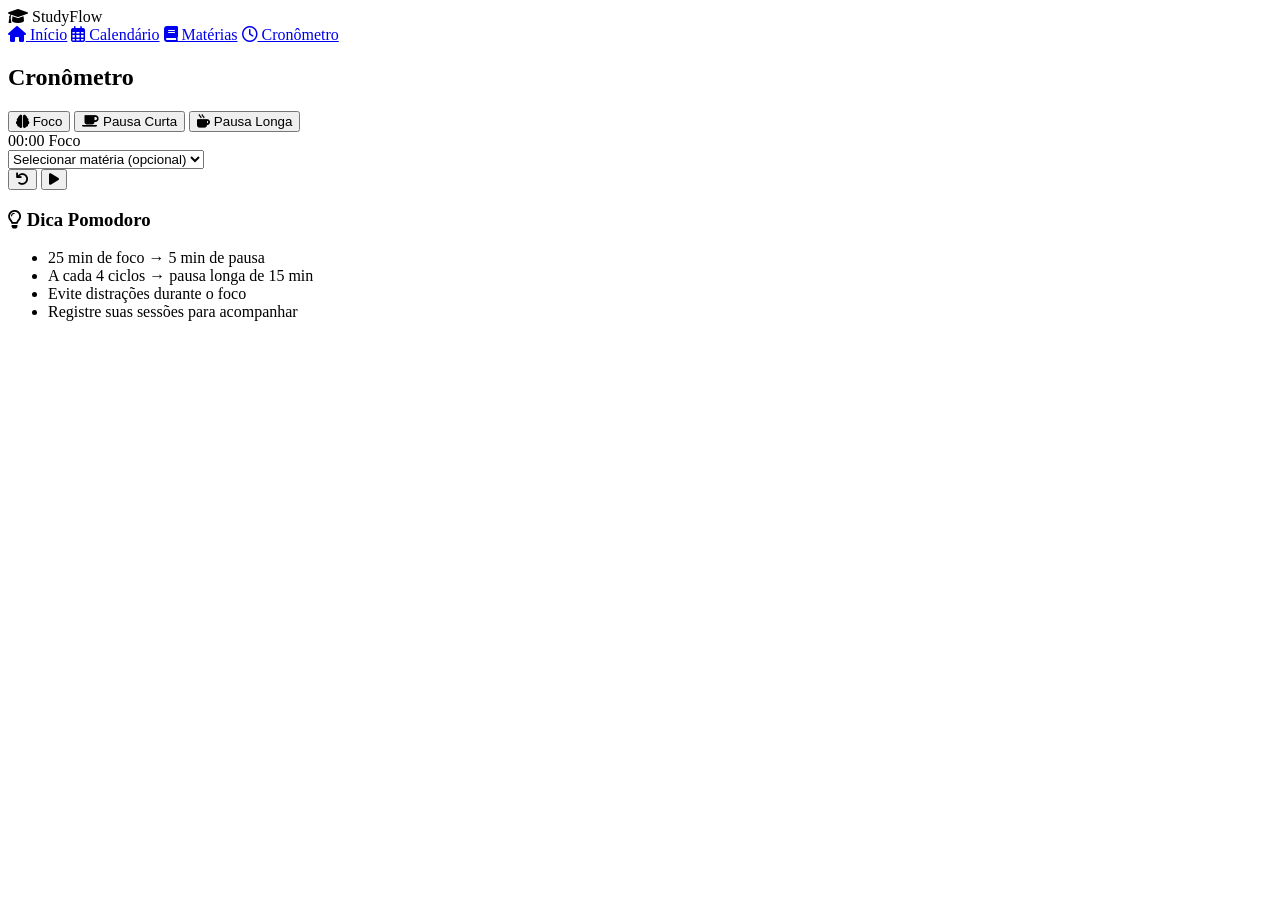
==== cronometro.html @ 43b862b6 "Create cronometro.html" ====
<!DOCTYPE html>
<html lang="pt-br">
<head>
    <meta charset="UTF-8">
    <meta name="viewport" content="width=device-width, initial-scale=1.0">
    <title>StudyFlow - Cronômetro</title>
    <link rel="stylesheet" href="calendario.css">
    <link rel="stylesheet" href="https://cdnjs.cloudflare.com/ajax/libs/font-awesome/6.0.0/css/all.min.css">
</head>
<body>

    <header class="navbar">
        <div class="logo">
            <i class="fas fa-graduation-cap"></i>
            <span>StudyFlow</span>
        </div>
        <nav>
            <a href="#"><i class="fas fa-home"></i> Início</a>
            <a href="#"><i class="far fa-calendar-alt"></i> Calendário</a>
            <a href="#"><i class="fas fa-book"></i> Matérias</a>
            <a href="#" class="active"><i class="far fa-clock"></i> Cronômetro</a>
        </nav>
    </header>

    <main class="container">
        <section class="timer-header">
            <h1>Cronômetro</h1>
        </section>

        <div class="content-wrapper">
            <div class="timer-card">
                <div class="timer-modes">
                    <button class="mode-btn active"><i class="fas fa-brain"></i> Foco</button>
                    <button class="mode-btn"><i class="fas fa-coffee"></i> Pausa Curta</button>
                    <button class="mode-btn"><i class="fas fa-mug-hot"></i> Pausa Longa</button>
                </div>

                <div class="timer-display">
                    <div class="circle">
                        <span class="time">00:00</span>
                        <span class="label">Foco</span>
                    </div>
                </div>

                <div class="timer-controls">
                    <select class="subject-select">
                        <option value="">Selecionar matéria (opcional)</option>
                        <option value="matematica">Matemática</option>
                        <option value="historia">História</option>
                    </select>
                    
                    <div class="action-buttons">
                        <button class="btn-reset"><i class="fas fa-undo"></i></button>
                        <button class="btn-start"><i class="fas fa-play"></i></button>
                    </div>
                </div>
            </div>

            <aside class="tips-card">
                <h3><i class="far fa-lightbulb"></i> Dica Pomodoro</h3>
                <ul>
                    <li>25 min de foco → 5 min de pausa</li>
                    <li>A cada 4 ciclos → pausa longa de 15 min</li>
                    <li>Evite distrações durante o foco</li>
                    <li>Registre suas sessões para acompanhar</li>
                </ul>
            </aside>
        </div>
    </main>

</body>
</html>
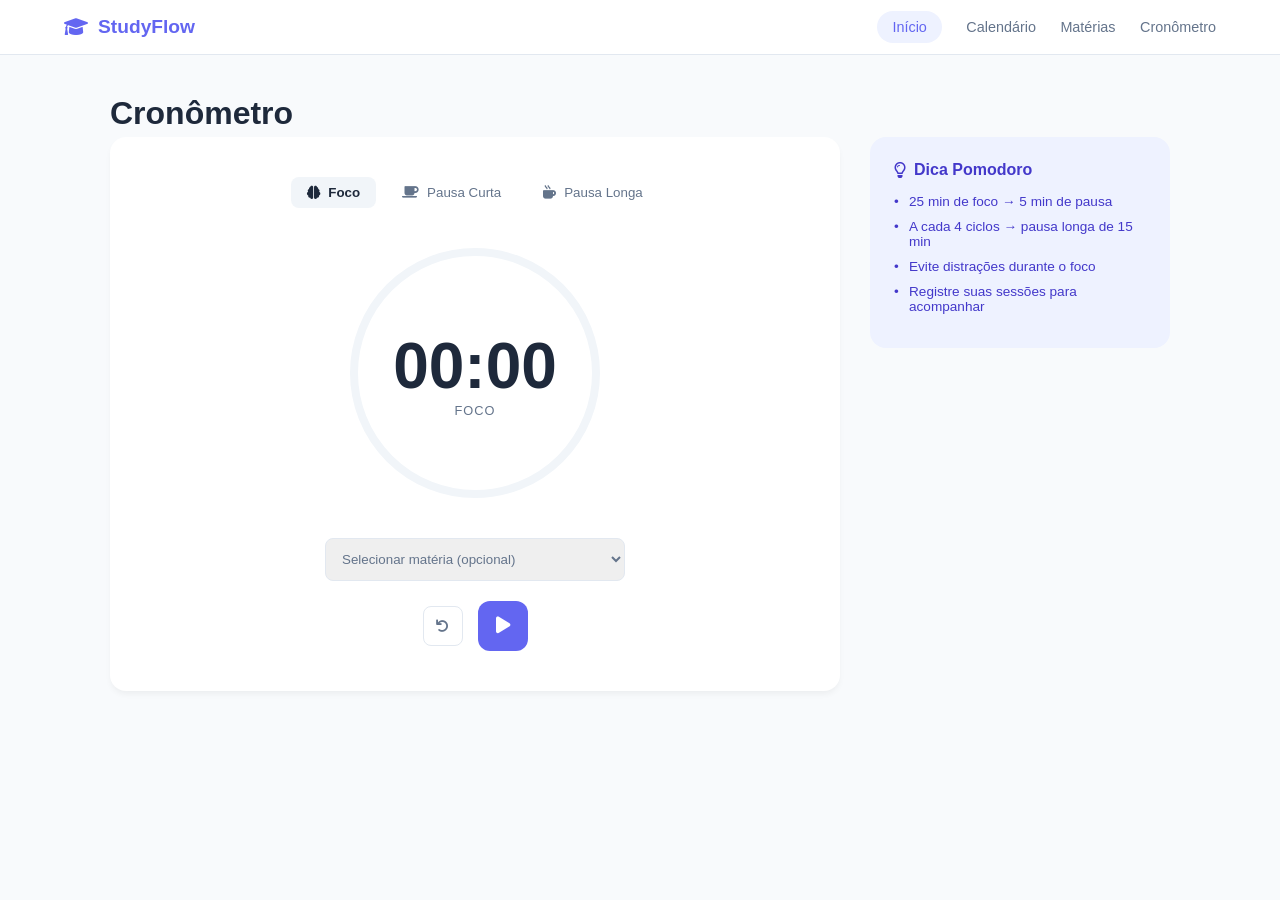
==== commit fae31d88: "Update cronometro.html" ====
--- a/cronometro.html
+++ b/cronometro.html
@@ -4,7 +4,7 @@
     <meta charset="UTF-8">
     <meta name="viewport" content="width=device-width, initial-scale=1.0">
     <title>StudyFlow - Cronômetro</title>
-    <link rel="stylesheet" href="calendario.css">
+    <link rel="stylesheet" href="cronometro.css">
     <link rel="stylesheet" href="https://cdnjs.cloudflare.com/ajax/libs/font-awesome/6.0.0/css/all.min.css">
 </head>
 <body>
@@ -15,10 +15,11 @@
             <span>StudyFlow</span>
         </div>
         <nav>
-            <a href="#"><i class="fas fa-home"></i> Início</a>
-            <a href="#"><i class="far fa-calendar-alt"></i> Calendário</a>
-            <a href="#"><i class="fas fa-book"></i> Matérias</a>
-            <a href="#" class="active"><i class="far fa-clock"></i> Cronômetro</a>
+                
+                <a href="home.html" class="nav-item active"><i data-lucide="home"></i> Início</a>
+                <a href="calendario.html" class="nav-item"><i data-lucide="calendar"></i> Calendário</a>
+                <a href="materias.html" class="nav-item"><i data-lucide="book-open"></i> Matérias</a>
+                <a href="cronometro.html" class="nav-item"><i data-lucide="timer"></i> Cronômetro</a>
         </nav>
     </header>
 
--- a/cronometro.css
+++ b/cronometro.css
@@ -0,0 +1,220 @@
+:root {
+    --primary-color: #6366f1;
+    --bg-color: #f8fafc;
+    --text-main: #1e293b;
+    --text-muted: #64748b;
+    --card-bg: #ffffff;
+    --accent-bg: #eef2ff;
+}
+
+* {
+    margin: 0;
+    padding: 0;
+    box-sizing: border-box;
+    font-family: 'Segoe UI', Roboto, sans-serif;
+}
+
+body {
+    background-color: var(--bg-color);
+    color: var(--text-main);
+}
+
+/* Navbar */
+.navbar {
+    display: flex;
+    justify-content: space-between;
+    align-items: center;
+    padding: 1rem 5%;
+    background: white;
+    border-bottom: 1px solid #e2e8f0;
+}
+
+.logo {
+    display: flex;
+    align-items: center;
+    gap: 10px;
+    font-weight: bold;
+    color: var(--primary-color);
+    font-size: 1.2rem;
+}
+
+nav a {
+    text-decoration: none;
+    color: var(--text-muted);
+    margin-left: 20px;
+    font-size: 0.9rem;
+}
+
+nav a.active {
+    color: var(--primary-color);
+    background: var(--accent-bg);
+    padding: 8px 15px;
+    border-radius: 20px;
+}
+
+/* Container Principal */
+.container {
+    max-width: 1100px;
+    margin: 40px auto;
+    padding: 0 20px;
+}
+
+.timer-header h1 {
+    font-size: 2rem;
+    margin-bottom: 5px;
+}
+
+.timer-header p {
+    color: var(--text-muted);
+    margin-bottom: 30px;
+}
+
+.content-wrapper {
+    display: grid;
+    grid-template-columns: 1fr 300px;
+    gap: 30px;
+    align-items: start;
+}
+
+/* Card Cronômetro */
+.timer-card {
+    background: var(--card-bg);
+    border-radius: 16px;
+    padding: 40px;
+    box-shadow: 0 4px 6px -1px rgba(0,0,0,0.05);
+    text-align: center;
+}
+
+.timer-modes {
+    display: flex;
+    justify-content: center;
+    gap: 10px;
+    margin-bottom: 40px;
+}
+
+.mode-btn {
+    border: none;
+    background: none;
+    padding: 8px 16px;
+    border-radius: 8px;
+    cursor: pointer;
+    color: var(--text-muted);
+    display: flex;
+    align-items: center;
+    gap: 8px;
+}
+
+.mode-btn.active {
+    background: #f1f5f9;
+    color: var(--text-main);
+    font-weight: 600;
+}
+
+/* Círculo do Timer */
+.timer-display {
+    display: flex;
+    justify-content: center;
+    margin-bottom: 40px;
+}
+
+.circle {
+    width: 250px;
+    height: 250px;
+    border: 8px solid #f1f5f9;
+    border-radius: 50%;
+    display: flex;
+    flex-direction: column;
+    justify-content: center;
+    align-items: center;
+}
+
+.time {
+    font-size: 4rem;
+    font-weight: bold;
+    color: var(--text-main);
+}
+
+.label {
+    color: var(--text-muted);
+    text-transform: uppercase;
+    letter-spacing: 1px;
+    font-size: 0.8rem;
+}
+
+/* Controles */
+.subject-select {
+    width: 300px;
+    padding: 12px;
+    border-radius: 8px;
+    border: 1px solid #e2e8f0;
+    color: var(--text-muted);
+    margin-bottom: 20px;
+}
+
+.action-buttons {
+    display: flex;
+    justify-content: center;
+    gap: 15px;
+    align-items: center;
+}
+
+.btn-start {
+    background: var(--primary-color);
+    color: white;
+    border: none;
+    width: 50px;
+    height: 50px;
+    border-radius: 12px;
+    cursor: pointer;
+    font-size: 1.2rem;
+}
+
+.btn-reset {
+    background: none;
+    border: 1px solid #e2e8f0;
+    width: 40px;
+    height: 40px;
+    border-radius: 8px;
+    cursor: pointer;
+    color: var(--text-muted);
+}
+
+/* Card de Dicas */
+.tips-card {
+    background: var(--accent-bg);
+    padding: 24px;
+    border-radius: 16px;
+    color: #4338ca;
+}
+
+.tips-card h3 {
+    font-size: 1rem;
+    margin-bottom: 15px;
+    display: flex;
+    align-items: center;
+    gap: 8px;
+}
+
+.tips-card ul {
+    list-style: none;
+}
+
+.tips-card li {
+    font-size: 0.85rem;
+    margin-bottom: 10px;
+    position: relative;
+    padding-left: 15px;
+}
+
+.tips-card li::before {
+    content: "•";
+    position: absolute;
+    left: 0;
+}
+
+/* Responsividade Básica */
+@media (max-width: 850px) {
+    .content-wrapper {
+        grid-template-columns: 1fr;
+    }
+}
